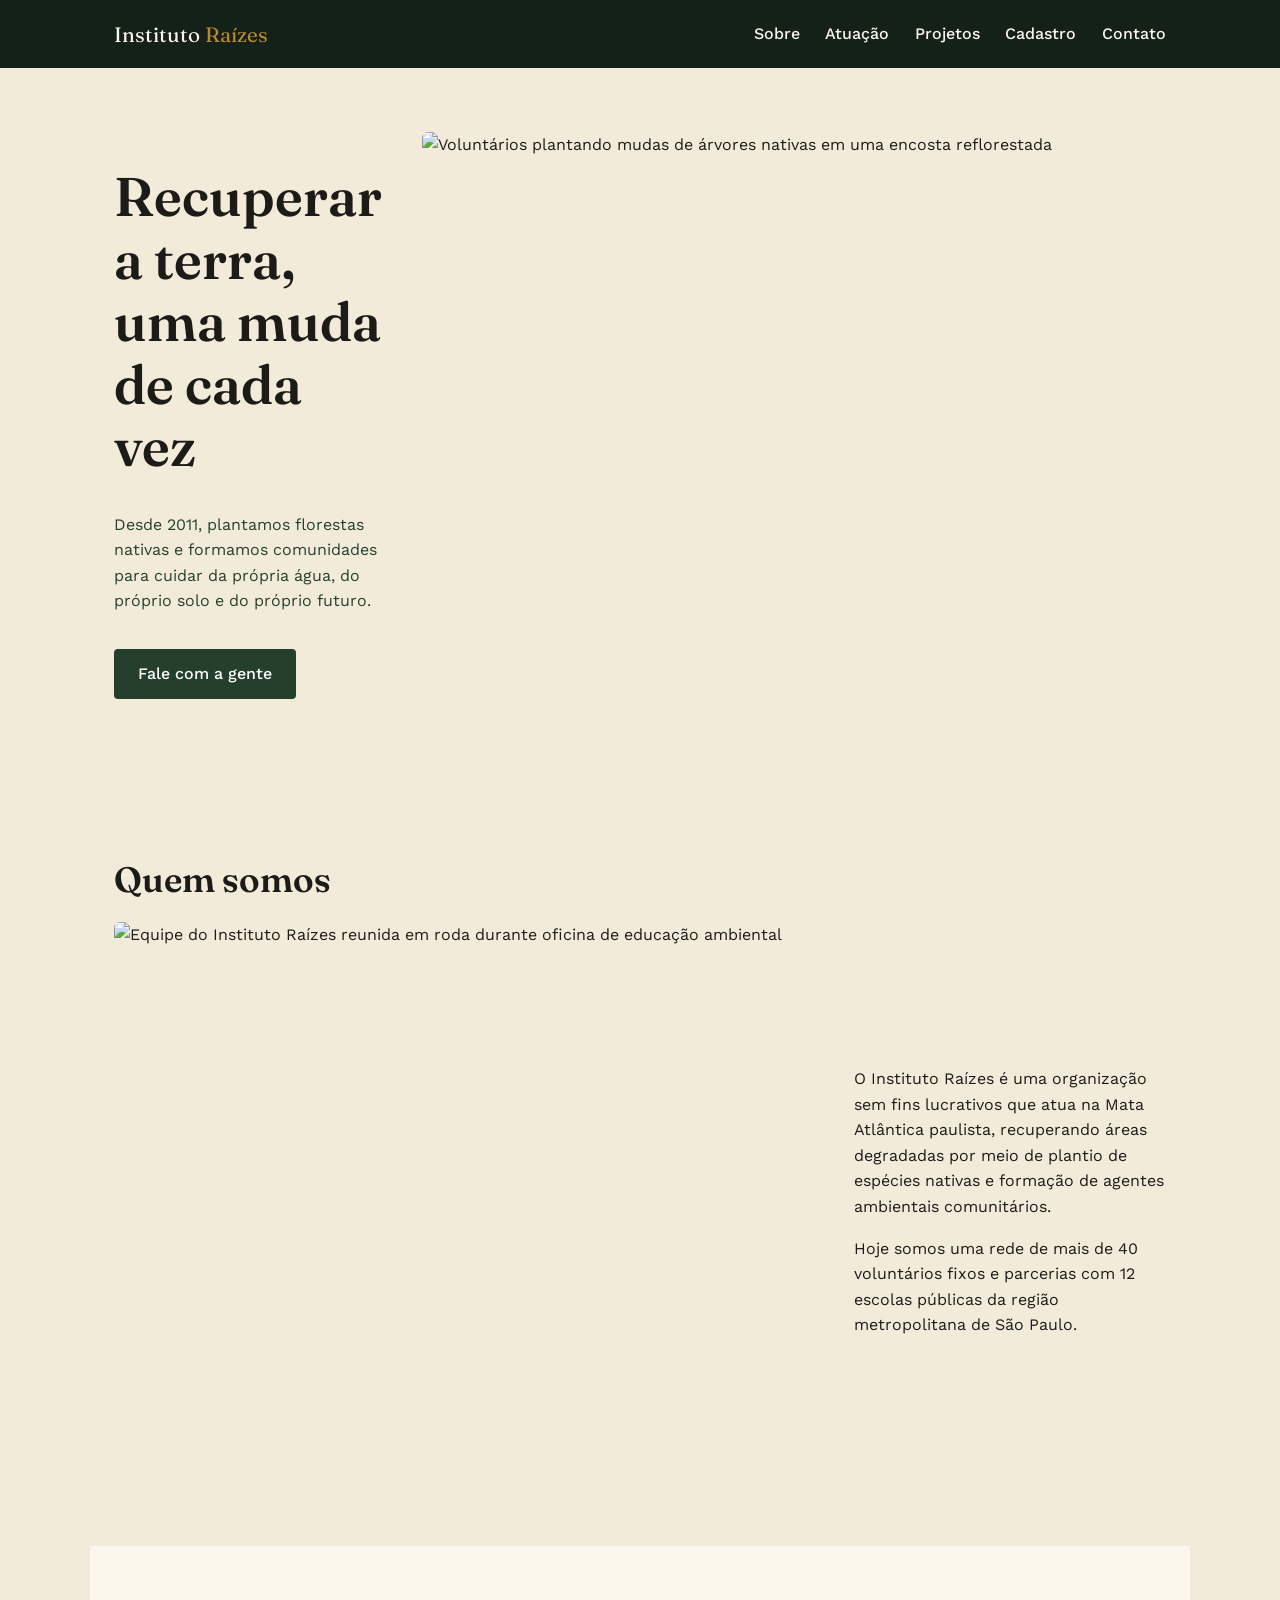
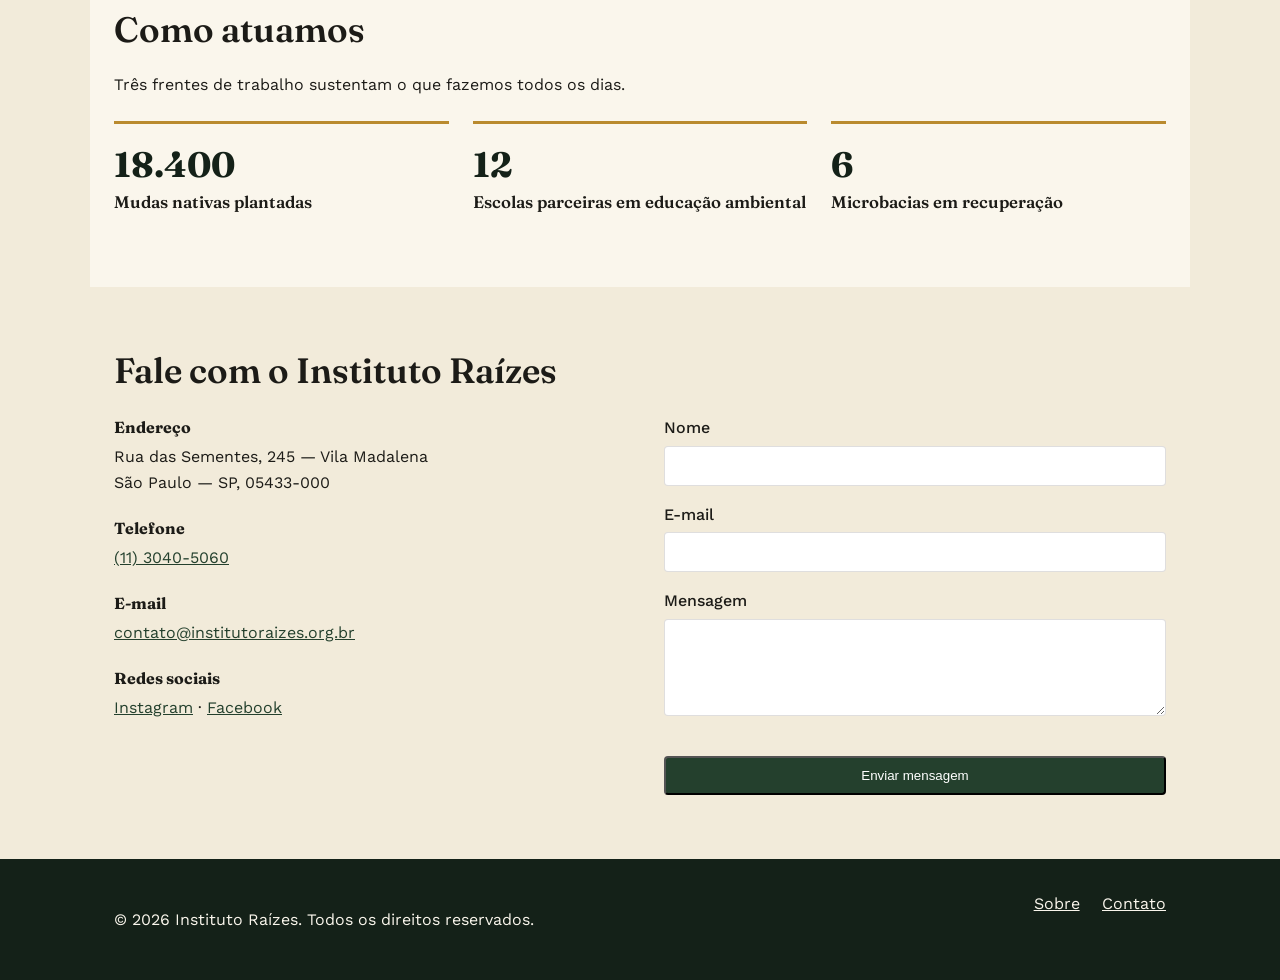
==== public/index.html @ a31cf1d0 "Commit Project" ====
<!DOCTYPE html>
<html lang="pt-BR">
<head>
<meta charset="UTF-8">
<meta name="viewport" content="width=device-width, initial-scale=1.0">
<title>Instituto Raízes — Reflorestamento e educação ambiental</title>
<meta name="description" content="Instituto Raízes: ONG de reflorestamento e educação ambiental em São Paulo. Conheça nosso trabalho e fale com a gente.">
<link rel="preconnect" href="https://fonts.googleapis.com">
<link rel="preconnect" href="https://fonts.gstatic.com" crossorigin>
<link href="https://fonts.googleapis.com/css2?family=Fraunces:opsz,wght@9..144,500;9..144,600;9..144,700&family=Work+Sans:wght@400;500;600&display=swap" rel="stylesheet">
<style>
  :root {
    --forest-950: #142118;
    --forest-700: #24402D;
    --moss-500: #5C8256;
    --sand-100: #F2EBDA;
    --sand-050: #FAF6EC;
    --gold-600: #B98A2E;
    --ink-900: #1C1B17;
    --line: rgba(28, 27, 23, 0.14);
  }

  * { box-sizing: border-box; }

  html { scroll-behavior: smooth; }

  body {
    margin: 0;
    background: var(--sand-100);
    color: var(--ink-900);
    font-family: "Work Sans", sans-serif;
    line-height: 1.6;
  }

  h1, h2, h3 {
    font-family: "Fraunces", serif;
    font-weight: 600;
    line-height: 1.15;
    margin: 0 0 0.6em;
  }

  h1 { font-size: clamp(2.2rem, 5vw, 3.4rem); }
  h2 { font-size: clamp(1.6rem, 3.2vw, 2.2rem); }
  h3 { font-size: 1.05rem; }

  p { max-width: 62ch; }

  img { max-width: 100%; height: auto; display: block; border-radius: 6px; }

  a { color: var(--forest-700); }
  a:focus-visible, button:focus-visible, input:focus-visible, textarea:focus-visible {
    outline: 3px solid var(--gold-600);
    outline-offset: 2px;
  }

  .skip-link {
    position: absolute;
    left: -999px;
    top: 0;
    background: var(--gold-600);
    color: #fff;
    padding: 0.6em 1em;
    z-index: 100;
  }
  .skip-link:focus { left: 0.5em; top: 0.5em; }

  header {
    background: var(--forest-950);
    color: var(--sand-050);
  }
  .header-inner {
    max-width: 1100px;
    margin: 0 auto;
    padding: 1.1em 1.5em;
    display: flex;
    justify-content: space-between;
    align-items: center;
    gap: 1em;
    flex-wrap: wrap;
  }
  .brand { font-family: "Fraunces", serif; font-size: 1.3rem; margin: 0; }
  .brand span { color: var(--gold-600); }

  nav ul {
    list-style: none;
    display: flex;
    gap: 1.6em;
    margin: 0;
    padding: 0;
  }
  header nav a {
    color: var(--sand-050);
    text-decoration: none;
    font-weight: 500;
  }
  header nav a:hover { color: var(--gold-600); }

  section {
    max-width: 1100px;
    margin: 0 auto;
    padding: 4em 1.5em;
  }

  .hero {
    display: grid;
    grid-template-columns: 1.1fr 1fr;
    gap: 2.5em;
    align-items: center;
  }
  .hero p { color: var(--forest-700); }
  .botao {
    display: inline-block;
    margin-top: 1.2em;
    padding: 0.75em 1.5em;
    background: var(--forest-700);
    color: #fff;
    text-decoration: none;
    border-radius: 4px;
    font-weight: 500;
  }
  .botao:hover { background: var(--forest-950); }

  .sobre-grade {
    display: grid;
    grid-template-columns: 0.9fr 1.1fr;
    gap: 2.5em;
    align-items: center;
  }

  #atuacao { background: var(--sand-050); }
  .numeros {
    display: grid;
    grid-template-columns: repeat(3, 1fr);
    gap: 1.5em;
    margin-top: 1.5em;
  }
  .numeros article {
    border-top: 3px solid var(--gold-600);
    padding-top: 0.8em;
  }
  .numero {
    font-family: "Fraunces", serif;
    font-size: 2.2rem;
    font-weight: 700;
    color: var(--forest-950);
    margin: 0;
  }

  .contato-grade {
    display: grid;
    grid-template-columns: 1fr 1fr;
    gap: 3em;
    margin-top: 1.5em;
  }
  address { font-style: normal; }
  address p { margin: 0 0 1.3em; }
  address strong { display: block; margin-bottom: 0.2em; font-family: "Fraunces", serif; }

  form { display: grid; gap: 1em; }
  label { font-weight: 500; display: block; margin-bottom: 0.3em; }
  input, textarea {
    width: 100%;
    padding: 0.6em 0.7em;
    border: 1px solid var(--line);
    border-radius: 4px;
    font-family: inherit;
    font-size: 1rem;
  }

  footer {
    background: var(--forest-950);
    color: var(--sand-050);
  }
  .footer-inner {
    max-width: 1100px;
    margin: 0 auto;
    padding: 2em 1.5em;
    display: flex;
    justify-content: space-between;
    flex-wrap: wrap;
    gap: 1em;
  }
  footer a { color: var(--sand-050); }
  footer nav ul { list-style: none; display: flex; gap: 1.4em; margin: 0; padding: 0; }

  @media (max-width: 760px) {
    .hero, .sobre-grade, .contato-grade { grid-template-columns: 1fr; }
    .numeros { grid-template-columns: 1fr; }
  }

  @media (prefers-reduced-motion: reduce) {
    html { scroll-behavior: auto; }
  }
</style>
</head>
<body>

<a class="skip-link" href="#conteudo-principal">Pular para o conteúdo principal</a>

<header>
  <div class="header-inner">
    <p class="brand">Instituto <span>Raízes</span></p>
    <nav aria-label="Navegação principal">
      <ul>
        <li><a href="#sobre">Sobre</a></li>
        <li><a href="#atuacao">Atuação</a></li>
        <li><a href="projetos.html">Projetos</a></li>
        <li><a href="cadastro.html">Cadastro</a></li>
        <li><a href="#contato">Contato</a></li>
      </ul>
    </nav>
  </div>
</header>

<main id="conteudo-principal">

  <section class="hero" aria-labelledby="hero-titulo">
    <div class="hero-texto">
      <h1 id="hero-titulo">Recuperar a terra, uma muda de cada vez</h1>
      <p>Desde 2011, plantamos florestas nativas e formamos comunidades para cuidar da própria água, do próprio solo e do próprio futuro.</p>
      <a class="botao" href="#contato">Fale com a gente</a>
    </div>
    <img
      src="https://picsum.photos/seed/raizes-plantio/800/600"
      alt="Voluntários plantando mudas de árvores nativas em uma encosta reflorestada"
      width="800" height="600" loading="eager">
  </section>

  <section id="sobre" aria-labelledby="sobre-titulo">
    <h2 id="sobre-titulo">Quem somos</h2>
    <div class="sobre-grade">
      <img
        src="https://picsum.photos/seed/raizes-equipe/700/560"
        alt="Equipe do Instituto Raízes reunida em roda durante oficina de educação ambiental"
        width="700" height="560" loading="lazy">
      <div class="sobre-texto">
        <p>O Instituto Raízes é uma organização sem fins lucrativos que atua na Mata Atlântica paulista, recuperando áreas degradadas por meio de plantio de espécies nativas e formação de agentes ambientais comunitários.</p>
        <p>Hoje somos uma rede de mais de 40 voluntários fixos e parcerias com 12 escolas públicas da região metropolitana de São Paulo.</p>
      </div>
    </div>
  </section>

  <section id="atuacao" aria-labelledby="atuacao-titulo">
    <h2 id="atuacao-titulo">Como atuamos</h2>
    <p>Três frentes de trabalho sustentam o que fazemos todos os dias.</p>
    <div class="numeros">
      <article>
        <p class="numero">18.400</p>
        <h3>Mudas nativas plantadas</h3>
      </article>
      <article>
        <p class="numero">12</p>
        <h3>Escolas parceiras em educação ambiental</h3>
      </article>
      <article>
        <p class="numero">6</p>
        <h3>Microbacias em recuperação</h3>
      </article>
    </div>
  </section>

  <section id="contato" aria-labelledby="contato-titulo">
    <h2 id="contato-titulo">Fale com o Instituto Raízes</h2>
    <div class="contato-grade">
      <address>
        <p>
          <strong>Endereço</strong>
          Rua das Sementes, 245 — Vila Madalena<br>
          São Paulo — SP, 05433-000
        </p>
        <p>
          <strong>Telefone</strong>
          <a href="tel:+551130405060">(11) 3040-5060</a>
        </p>
        <p>
          <strong>E-mail</strong>
          <a href="mailto:contato@institutoraizes.org.br">contato@institutoraizes.org.br</a>
        </p>
        <p>
          <strong>Redes sociais</strong>
          <a href="https://instagram.com/institutoraizes">Instagram</a> ·
          <a href="https://facebook.com/institutoraizes">Facebook</a>
        </p>
      </address>

      <form aria-label="Formulário de contato">
        <div>
          <label for="nome">Nome</label>
          <input type="text" id="nome" name="nome" required>
        </div>
        <div>
          <label for="email">E-mail</label>
          <input type="email" id="email" name="email" required>
        </div>
        <div>
          <label for="mensagem">Mensagem</label>
          <textarea id="mensagem" name="mensagem" rows="4" required></textarea>
        </div>
        <button type="submit" class="botao">Enviar mensagem</button>
      </form>
    </div>
  </section>

</main>

<footer>
  <div class="footer-inner">
    <p>&copy; 2026 Instituto Raízes. Todos os direitos reservados.</p>
    <nav aria-label="Links secundários do rodapé">
      <ul>
        <li><a href="#sobre">Sobre</a></li>
        <li><a href="#contato">Contato</a></li>
      </ul>
    </nav>
  </div>
</footer>

</body>
</html>
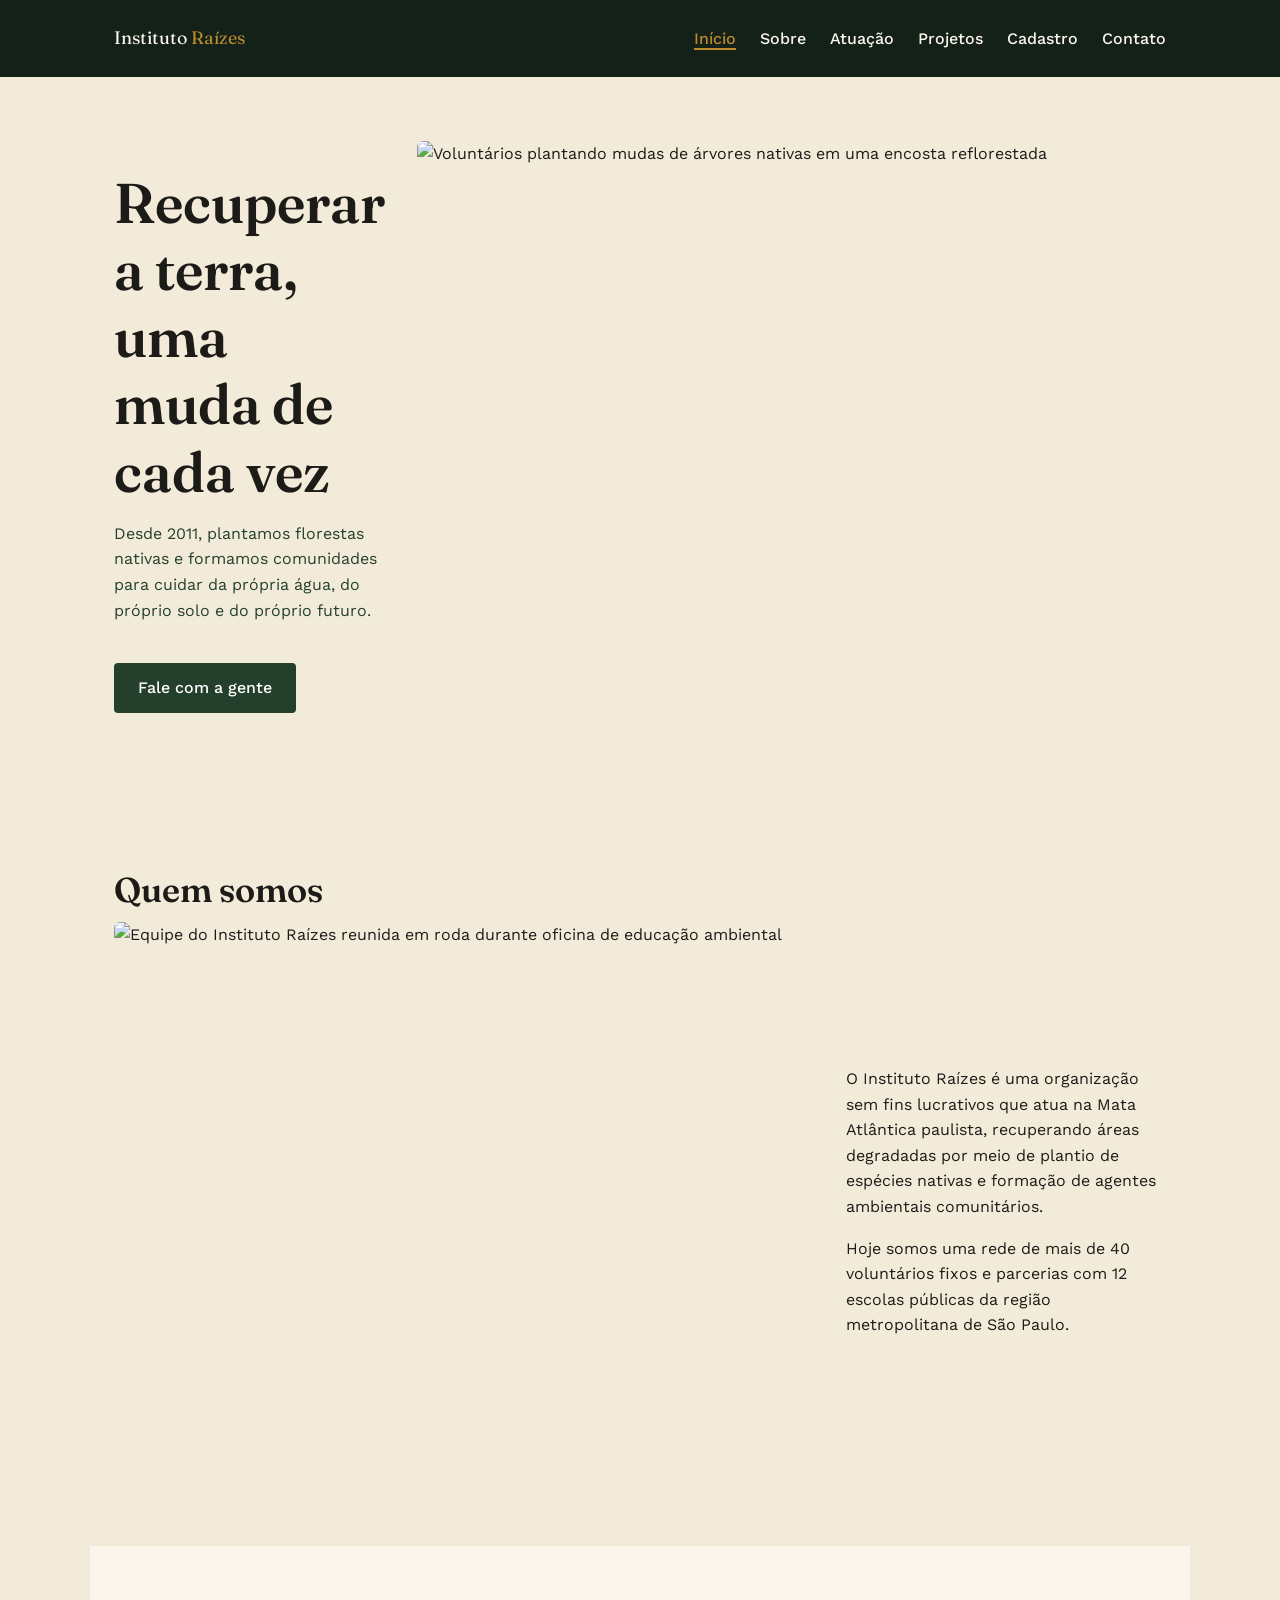
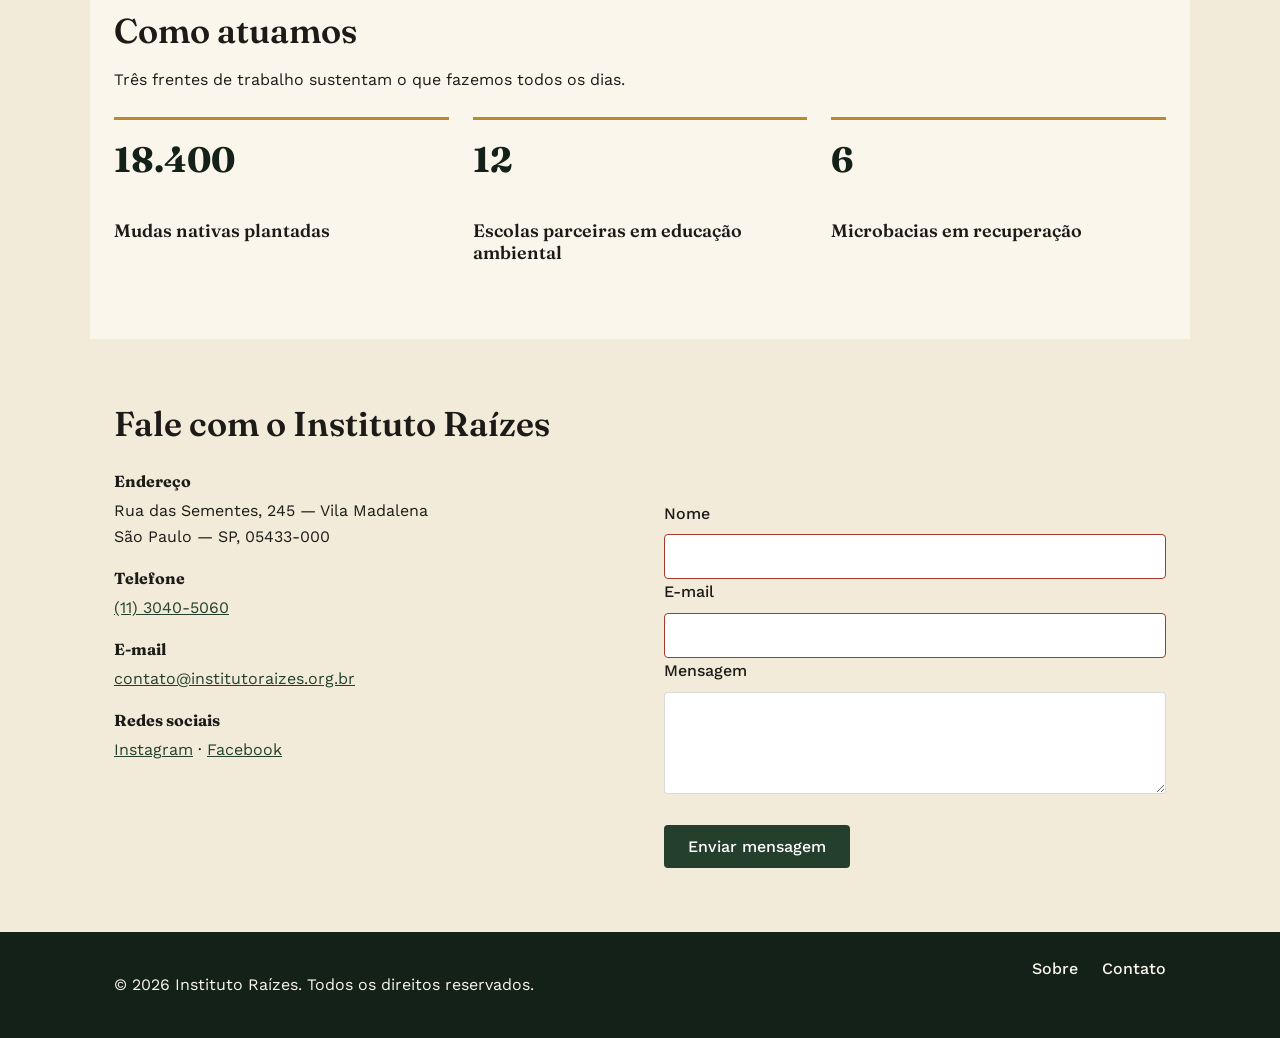
==== commit f41a53e1: "Style moved from HTML to CSS" ====
--- a/public/index.html
+++ b/public/index.html
@@ -8,190 +8,7 @@
 <link rel="preconnect" href="https://fonts.googleapis.com">
 <link rel="preconnect" href="https://fonts.gstatic.com" crossorigin>
 <link href="https://fonts.googleapis.com/css2?family=Fraunces:opsz,wght@9..144,500;9..144,600;9..144,700&family=Work+Sans:wght@400;500;600&display=swap" rel="stylesheet">
-<style>
-  :root {
-    --forest-950: #142118;
-    --forest-700: #24402D;
-    --moss-500: #5C8256;
-    --sand-100: #F2EBDA;
-    --sand-050: #FAF6EC;
-    --gold-600: #B98A2E;
-    --ink-900: #1C1B17;
-    --line: rgba(28, 27, 23, 0.14);
-  }
-
-  * { box-sizing: border-box; }
-
-  html { scroll-behavior: smooth; }
-
-  body {
-    margin: 0;
-    background: var(--sand-100);
-    color: var(--ink-900);
-    font-family: "Work Sans", sans-serif;
-    line-height: 1.6;
-  }
-
-  h1, h2, h3 {
-    font-family: "Fraunces", serif;
-    font-weight: 600;
-    line-height: 1.15;
-    margin: 0 0 0.6em;
-  }
-
-  h1 { font-size: clamp(2.2rem, 5vw, 3.4rem); }
-  h2 { font-size: clamp(1.6rem, 3.2vw, 2.2rem); }
-  h3 { font-size: 1.05rem; }
-
-  p { max-width: 62ch; }
-
-  img { max-width: 100%; height: auto; display: block; border-radius: 6px; }
-
-  a { color: var(--forest-700); }
-  a:focus-visible, button:focus-visible, input:focus-visible, textarea:focus-visible {
-    outline: 3px solid var(--gold-600);
-    outline-offset: 2px;
-  }
-
-  .skip-link {
-    position: absolute;
-    left: -999px;
-    top: 0;
-    background: var(--gold-600);
-    color: #fff;
-    padding: 0.6em 1em;
-    z-index: 100;
-  }
-  .skip-link:focus { left: 0.5em; top: 0.5em; }
-
-  header {
-    background: var(--forest-950);
-    color: var(--sand-050);
-  }
-  .header-inner {
-    max-width: 1100px;
-    margin: 0 auto;
-    padding: 1.1em 1.5em;
-    display: flex;
-    justify-content: space-between;
-    align-items: center;
-    gap: 1em;
-    flex-wrap: wrap;
-  }
-  .brand { font-family: "Fraunces", serif; font-size: 1.3rem; margin: 0; }
-  .brand span { color: var(--gold-600); }
-
-  nav ul {
-    list-style: none;
-    display: flex;
-    gap: 1.6em;
-    margin: 0;
-    padding: 0;
-  }
-  header nav a {
-    color: var(--sand-050);
-    text-decoration: none;
-    font-weight: 500;
-  }
-  header nav a:hover { color: var(--gold-600); }
-
-  section {
-    max-width: 1100px;
-    margin: 0 auto;
-    padding: 4em 1.5em;
-  }
-
-  .hero {
-    display: grid;
-    grid-template-columns: 1.1fr 1fr;
-    gap: 2.5em;
-    align-items: center;
-  }
-  .hero p { color: var(--forest-700); }
-  .botao {
-    display: inline-block;
-    margin-top: 1.2em;
-    padding: 0.75em 1.5em;
-    background: var(--forest-700);
-    color: #fff;
-    text-decoration: none;
-    border-radius: 4px;
-    font-weight: 500;
-  }
-  .botao:hover { background: var(--forest-950); }
-
-  .sobre-grade {
-    display: grid;
-    grid-template-columns: 0.9fr 1.1fr;
-    gap: 2.5em;
-    align-items: center;
-  }
-
-  #atuacao { background: var(--sand-050); }
-  .numeros {
-    display: grid;
-    grid-template-columns: repeat(3, 1fr);
-    gap: 1.5em;
-    margin-top: 1.5em;
-  }
-  .numeros article {
-    border-top: 3px solid var(--gold-600);
-    padding-top: 0.8em;
-  }
-  .numero {
-    font-family: "Fraunces", serif;
-    font-size: 2.2rem;
-    font-weight: 700;
-    color: var(--forest-950);
-    margin: 0;
-  }
-
-  .contato-grade {
-    display: grid;
-    grid-template-columns: 1fr 1fr;
-    gap: 3em;
-    margin-top: 1.5em;
-  }
-  address { font-style: normal; }
-  address p { margin: 0 0 1.3em; }
-  address strong { display: block; margin-bottom: 0.2em; font-family: "Fraunces", serif; }
-
-  form { display: grid; gap: 1em; }
-  label { font-weight: 500; display: block; margin-bottom: 0.3em; }
-  input, textarea {
-    width: 100%;
-    padding: 0.6em 0.7em;
-    border: 1px solid var(--line);
-    border-radius: 4px;
-    font-family: inherit;
-    font-size: 1rem;
-  }
-
-  footer {
-    background: var(--forest-950);
-    color: var(--sand-050);
-  }
-  .footer-inner {
-    max-width: 1100px;
-    margin: 0 auto;
-    padding: 2em 1.5em;
-    display: flex;
-    justify-content: space-between;
-    flex-wrap: wrap;
-    gap: 1em;
-  }
-  footer a { color: var(--sand-050); }
-  footer nav ul { list-style: none; display: flex; gap: 1.4em; margin: 0; padding: 0; }
-
-  @media (max-width: 760px) {
-    .hero, .sobre-grade, .contato-grade { grid-template-columns: 1fr; }
-    .numeros { grid-template-columns: 1fr; }
-  }
-
-  @media (prefers-reduced-motion: reduce) {
-    html { scroll-behavior: auto; }
-  }
-</style>
+<link rel="stylesheet" href="css/style.css">
 </head>
 <body>
 
@@ -202,6 +19,7 @@
     <p class="brand">Instituto <span>Raízes</span></p>
     <nav aria-label="Navegação principal">
       <ul>
+        <li><a href="index.html" aria-current="page">Início</a></li>
         <li><a href="#sobre">Sobre</a></li>
         <li><a href="#atuacao">Atuação</a></li>
         <li><a href="projetos.html">Projetos</a></li>
--- a/public/css/style.css
+++ b/public/css/style.css
@@ -0,0 +1,318 @@
+/* ==========================================================================
+   DESIGN SYSTEM — Instituto Raízes
+   Arquivo único de estilos, compartilhado por index.html, projetos.html
+   e cadastro.html. Organizado em: 1) tokens, 2) reset, 3) tipografia,
+   4) layout, 5) componentes, 6) responsividade.
+   ========================================================================== */
+
+/* --------------------------------------------------------------------
+   1. DESIGN TOKENS
+   -------------------------------------------------------------------- */
+:root {
+
+  /* Cores primárias — identidade institucional (verde floresta) */
+  --color-primary-900: #142118; /* fundo de header/footer, texto de maior contraste */
+  --color-primary-700: #24402D; /* links, botões, texto de apoio */
+  --color-primary-500: #5C8256; /* acentos discretos, ícones */
+
+  /* Cores secundárias — ação, destaque, foco */
+  --color-secondary-600: #B98A2E; /* CTA, hover, foco, item ativo do menu */
+  --color-secondary-300: #E7C583; /* variação clara do dourado, uso pontual */
+
+  /* Cores semânticas — feedback do sistema */
+  --color-danger-600: #A23B2E;  /* estados inválidos (ex.: pattern/required não atendidos) */
+  --color-success-600: #3F7A4E; /* confirmações, ex.: envio de formulário concluído */
+
+  /* Cores neutras — texto, fundo, superfícies, bordas */
+  --color-neutral-000: #FFFFFF;               /* superfície de inputs e cards claros */
+  --color-neutral-050: #FAF6EC;               /* fundo de seções alternadas */
+  --color-neutral-100: #F2EBDA;               /* fundo geral da página */
+  --color-neutral-900: #1C1B17;               /* texto principal */
+  --color-line: rgba(28, 27, 23, 0.16);       /* bordas e divisores discretos */
+
+  /* Tipografia — famílias */
+  --font-display: "Fraunces", serif;   /* títulos e destaques */
+  --font-body: "Work Sans", sans-serif; /* texto corrido e formulários */
+
+  /* Tipografia — escala hierárquica (6 patamares) */
+  --text-display: clamp(2.25rem, 1.4rem + 3vw, 3.5rem); /* h1 / hero */
+  --text-h2:      clamp(1.5rem, 1.15rem + 1.5vw, 2.15rem);
+  --text-h3:      1.125rem;
+  --text-h4:      1rem;
+  --text-body:    1rem;
+  --text-small:   0.875rem; /* legendas, dicas de campo */
+
+  /* Tipografia — altura de linha */
+  --leading-tight:  1.2;
+  --leading-normal: 1.6;
+
+  /* Espaçamento — escala modular, base 4px (0.25rem) */
+  --space-1: 0.25rem; /*  4px — espaço mínimo entre elementos muito próximos   */
+  --space-2: 0.5rem;  /*  8px — espaçamento interno pequeno (ícone + rótulo)   */
+  --space-3: 0.75rem; /* 12px — espaçamento interno de inputs e botões        */
+  --space-4: 1rem;    /* 16px — espaçamento padrão entre campos               */
+  --space-5: 1.5rem;  /* 24px — espaçamento entre blocos dentro de uma seção  */
+  --space-6: 2rem;    /* 32px — espaçamento entre subseções                   */
+  --space-7: 3rem;    /* 48px — respiro de bloco maior (ex.: entre grades)    */
+  --space-8: 4rem;    /* 64px — respiro vertical entre seções da página       */
+
+  /* Forma e transição */
+  --radius-sm: 4px;
+  --radius-md: 6px;
+  --transition-base: 150ms ease;
+}
+
+/* --------------------------------------------------------------------
+   2. RESET BASE
+   -------------------------------------------------------------------- */
+* { box-sizing: border-box; }
+html { scroll-behavior: smooth; }
+
+body {
+  margin: 0;
+  background: var(--color-neutral-100);
+  color: var(--color-neutral-900);
+  font-family: var(--font-body);
+  font-size: var(--text-body);
+  line-height: var(--leading-normal);
+}
+
+img {
+  max-width: 100%;
+  height: auto;
+  display: block;
+  border-radius: var(--radius-md);
+}
+
+/* --------------------------------------------------------------------
+   3. TIPOGRAFIA
+   -------------------------------------------------------------------- */
+h1, h2, h3, h4, legend {
+  font-family: var(--font-display);
+  font-weight: 600;
+  line-height: var(--leading-tight);
+  margin: 0 0 var(--space-3);
+}
+h1 { font-size: var(--text-display); }
+h2 { font-size: var(--text-h2); margin-top: 0; }
+h3 { font-size: var(--text-h3); margin-top: var(--space-6); }
+h4 { font-size: var(--text-h4); }
+
+p { max-width: 65ch; }
+
+.dica {
+  display: block;
+  font-size: var(--text-small);
+  color: var(--color-primary-700);
+  margin-top: var(--space-1);
+}
+
+a { color: var(--color-primary-700); }
+a:focus-visible, button:focus-visible, input:focus-visible,
+select:focus-visible, textarea:focus-visible, summary:focus-visible {
+  outline: 3px solid var(--color-secondary-600);
+  outline-offset: 2px;
+}
+
+/* --------------------------------------------------------------------
+   4. LAYOUT — cabeçalho, navegação, seções, rodapé
+   -------------------------------------------------------------------- */
+.skip-link {
+  position: absolute;
+  left: -999px;
+  top: 0;
+  background: var(--color-secondary-600);
+  color: var(--color-neutral-000);
+  padding: var(--space-3) var(--space-4);
+  z-index: 100;
+}
+.skip-link:focus { left: var(--space-2); top: var(--space-2); }
+
+header, footer {
+  background: var(--color-primary-900);
+  color: var(--color-neutral-050);
+}
+.header-inner, .footer-inner {
+  max-width: 1100px;
+  margin: 0 auto;
+  padding: var(--space-5);
+  display: flex;
+  justify-content: space-between;
+  align-items: center;
+  gap: var(--space-4);
+  flex-wrap: wrap;
+}
+.footer-inner { align-items: flex-start; }
+
+.brand { font-family: var(--font-display); font-size: var(--text-h3); margin: 0; }
+.brand span { color: var(--color-secondary-600); }
+
+nav ul { list-style: none; display: flex; gap: var(--space-5); margin: 0; padding: 0; }
+header nav a, footer nav a {
+  color: var(--color-neutral-050);
+  text-decoration: none;
+  font-weight: 500;
+}
+header nav a:hover { color: var(--color-secondary-600); }
+header nav a[aria-current="page"] {
+  color: var(--color-secondary-600);
+  border-bottom: 2px solid var(--color-secondary-600);
+}
+
+section {
+  max-width: 1100px;
+  margin: 0 auto;
+  padding: var(--space-8) var(--space-5);
+}
+
+/* Contêiner estreito, usado no cadastro.html (leitura de formulário longo) */
+.pagina-formulario {
+  max-width: 760px;
+  margin: 0 auto;
+  padding: var(--space-7) var(--space-5) var(--space-8);
+}
+
+/* --------------------------------------------------------------------
+   5. COMPONENTES
+   -------------------------------------------------------------------- */
+
+/* Botão de ação */
+.botao {
+  display: inline-block;
+  margin-top: var(--space-5);
+  padding: var(--space-3) var(--space-5);
+  background: var(--color-primary-700);
+  color: var(--color-neutral-000);
+  border: none;
+  text-decoration: none;
+  border-radius: var(--radius-sm);
+  font-family: var(--font-body);
+  font-size: var(--text-body);
+  font-weight: 500;
+  cursor: pointer;
+  transition: background var(--transition-base);
+}
+.botao:hover { background: var(--color-primary-900); }
+
+/* Hero (index.html / projetos.html) */
+.hero {
+  display: grid;
+  grid-template-columns: 1.1fr 1fr;
+  gap: var(--space-6);
+  align-items: center;
+}
+.hero p, .hero-projetos p { color: var(--color-primary-700); }
+
+/* Seções com fundo alternado */
+#atuacao, #frentes, #doacoes { background: var(--color-neutral-050); }
+
+/* Grades de conteúdo (sobre, frentes, vagas, doações) */
+.sobre-grade {
+  display: grid;
+  grid-template-columns: 0.9fr 1.1fr;
+  gap: var(--space-6);
+  align-items: center;
+}
+.frentes-grade, .vagas-grade, .doacoes-grade {
+  display: grid;
+  grid-template-columns: repeat(3, 1fr);
+  gap: var(--space-5);
+  margin-top: var(--space-5);
+}
+.vagas-grade article, .doacoes-grade article {
+  background: var(--color-neutral-050);
+  border-top: 3px solid var(--color-secondary-600);
+  padding: var(--space-5);
+  border-radius: var(--radius-sm);
+}
+#doacoes .doacoes-grade article { background: var(--color-neutral-000); }
+
+/* Números de impacto */
+.numeros {
+  display: grid;
+  grid-template-columns: repeat(3, 1fr);
+  gap: var(--space-5);
+  margin-top: var(--space-5);
+}
+.numeros article { border-top: 3px solid var(--color-secondary-600); padding-top: var(--space-3); }
+.numero {
+  font-family: var(--font-display);
+  font-size: 2.2rem;
+  font-weight: 700;
+  color: var(--color-primary-900);
+  margin: 0;
+}
+
+/* Contato / endereço */
+address { font-style: normal; }
+address p { margin: 0 0 var(--space-4); }
+address strong { display: block; margin-bottom: var(--space-1); font-family: var(--font-display); }
+.contato-grade {
+  display: grid;
+  grid-template-columns: 1fr 1fr;
+  gap: var(--space-7);
+  margin-top: var(--space-5);
+}
+
+/* Listas ordenadas e FAQ */
+ol.passos { padding-left: var(--space-5); margin-top: var(--space-4); }
+ol.passos li { margin-bottom: var(--space-2); max-width: 60ch; }
+
+details { border-bottom: 1px solid var(--color-line); padding: var(--space-3) 0; }
+details summary { cursor: pointer; font-weight: 500; font-family: var(--font-display); }
+details p { margin: var(--space-2) 0 0; color: var(--color-primary-700); }
+
+/* Tabela de transparência */
+table { width: 100%; border-collapse: collapse; margin-top: var(--space-4); background: var(--color-neutral-000); }
+caption { text-align: left; font-weight: 500; margin-bottom: var(--space-2); color: var(--color-primary-700); }
+th, td { text-align: left; padding: var(--space-3) var(--space-4); border-bottom: 1px solid var(--color-line); }
+th { font-family: var(--font-display); font-weight: 600; }
+
+/* Formulários (contato e cadastro) */
+form { margin-top: var(--space-6); }
+
+fieldset {
+  border: 1px solid var(--color-line);
+  border-radius: var(--radius-md);
+  padding: var(--space-5) var(--space-6) var(--space-6);
+  margin: 0 0 var(--space-6);
+}
+legend { padding: 0 var(--space-2); font-size: var(--text-h3); margin: 0; }
+
+.campo { margin-bottom: var(--space-5); }
+.campo:last-child { margin-bottom: 0; }
+.linha { display: grid; grid-template-columns: 1fr 1fr; gap: var(--space-4); }
+
+label { display: block; font-weight: 500; margin-bottom: var(--space-2); }
+
+input[type="text"], input[type="email"], input[type="tel"],
+input[type="date"], select, textarea {
+  width: 100%;
+  padding: var(--space-3);
+  border: 1px solid var(--color-line);
+  border-radius: var(--radius-sm);
+  font-family: inherit;
+  font-size: var(--text-body);
+  background: var(--color-neutral-000);
+}
+
+/* Realce visual de campo inválido, reforçando a validação nativa (pattern/required) */
+input:invalid:not(:placeholder-shown) { border-color: var(--color-danger-600); }
+
+.opcao { display: flex; align-items: flex-start; gap: var(--space-3); margin-bottom: var(--space-3); }
+.opcao input { margin-top: var(--space-1); }
+.opcao label { font-weight: 400; margin-bottom: 0; }
+
+/* --------------------------------------------------------------------
+   6. RESPONSIVIDADE E PREFERÊNCIAS
+   -------------------------------------------------------------------- */
+@media (max-width: 760px) {
+  .hero, .sobre-grade, .contato-grade { grid-template-columns: 1fr; }
+  .frentes-grade, .vagas-grade, .doacoes-grade, .numeros { grid-template-columns: 1fr; }
+}
+@media (max-width: 560px) {
+  .linha { grid-template-columns: 1fr; }
+}
+@media (prefers-reduced-motion: reduce) {
+  html { scroll-behavior: auto; }
+}
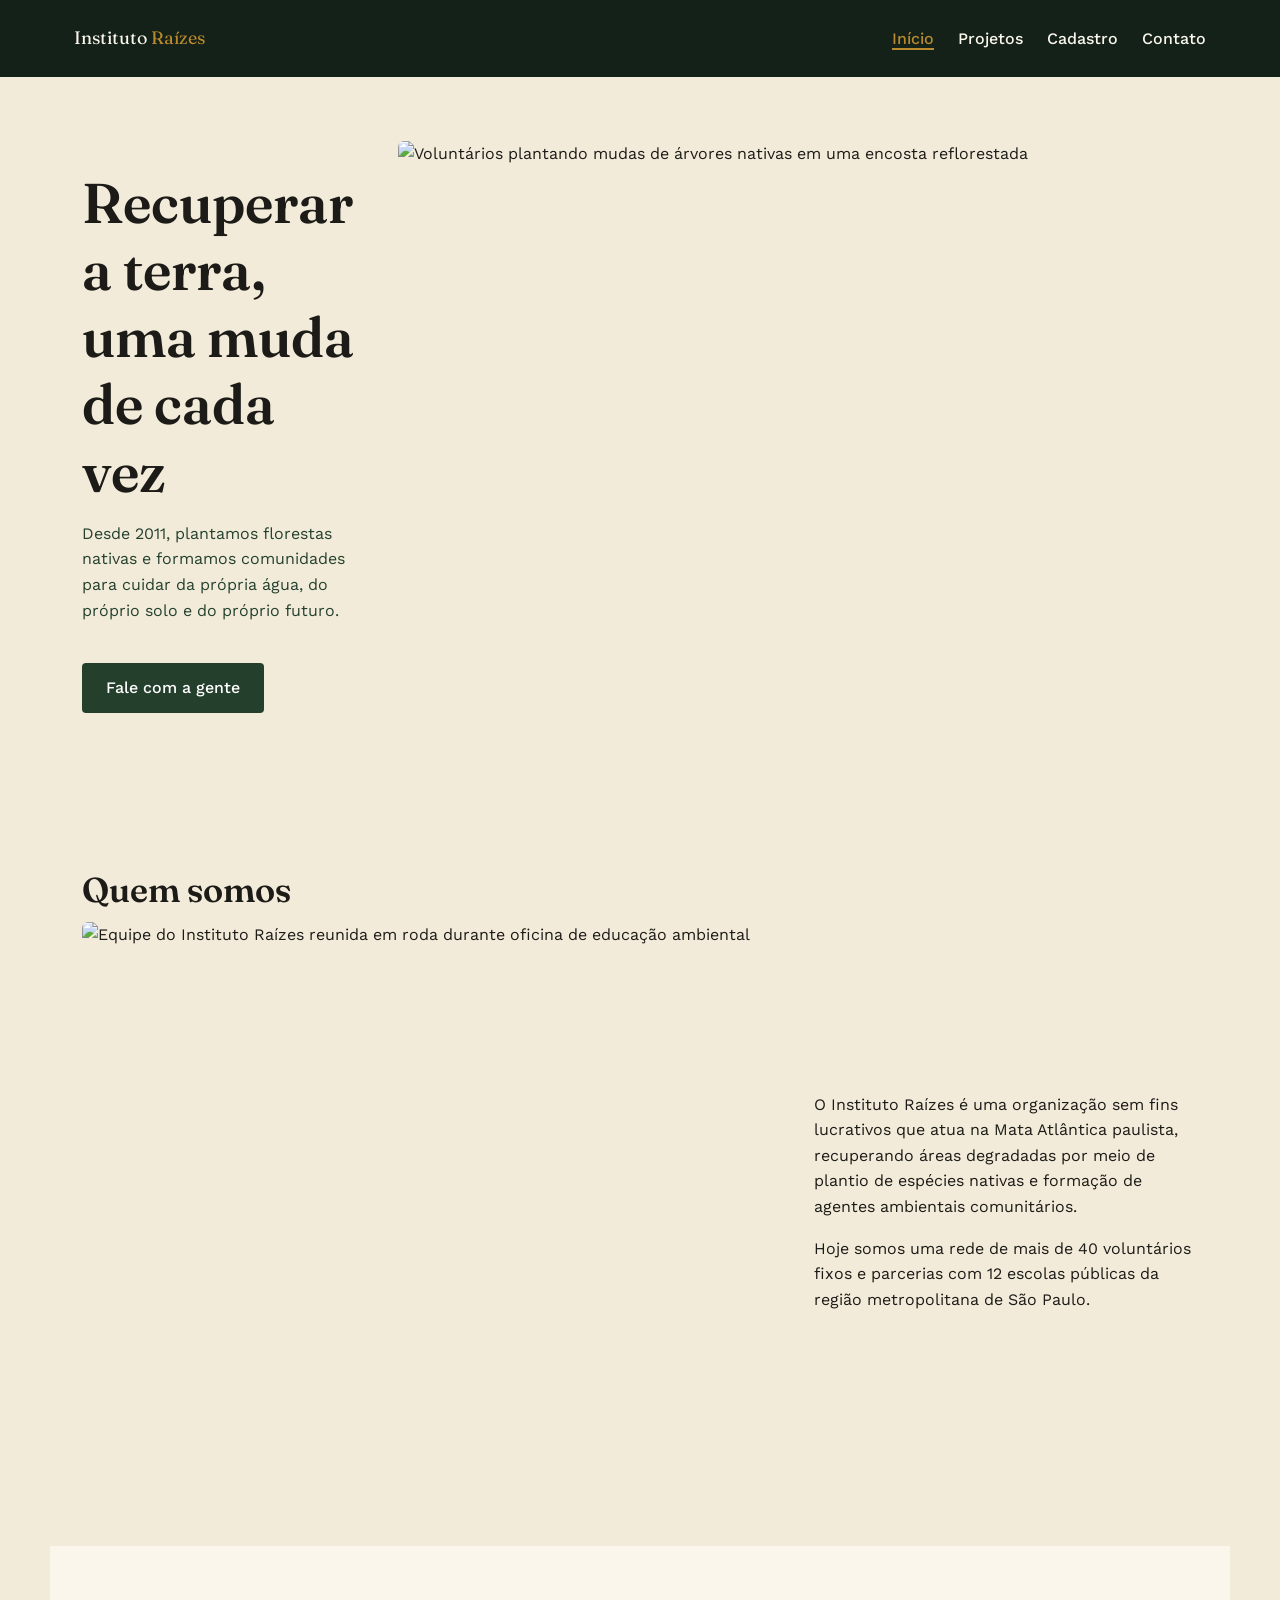
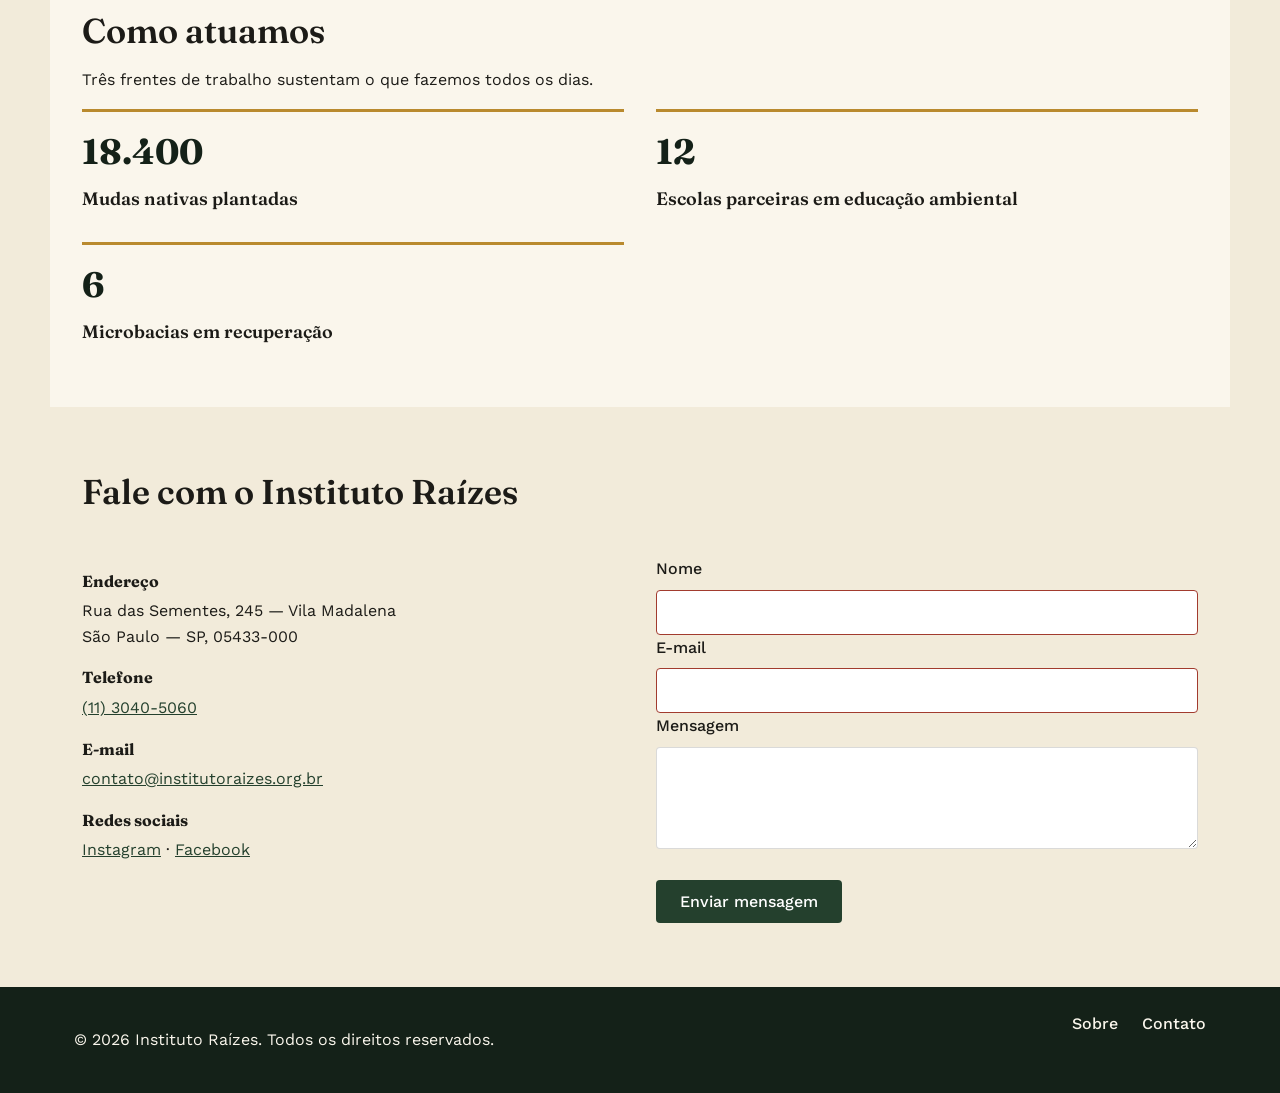
==== commit d5622245: "Update index and style.css" ====
--- a/public/index.html
+++ b/public/index.html
@@ -20,8 +20,6 @@
     <nav aria-label="Navegação principal">
       <ul>
         <li><a href="index.html" aria-current="page">Início</a></li>
-        <li><a href="#sobre">Sobre</a></li>
-        <li><a href="#atuacao">Atuação</a></li>
         <li><a href="projetos.html">Projetos</a></li>
         <li><a href="cadastro.html">Cadastro</a></li>
         <li><a href="#contato">Contato</a></li>
--- a/public/css/style.css
+++ b/public/css/style.css
@@ -1,8 +1,8 @@
 /* ==========================================================================
    DESIGN SYSTEM — Instituto Raízes
-   Arquivo único de estilos, compartilhado por index.html, projetos.html
-   e cadastro.html. Organizado em: 1) tokens, 2) reset, 3) tipografia,
-   4) layout, 5) componentes, 6) responsividade.
+   Compartilhado por index.html, projetos.html e cadastro.html.
+   Organização: 1) tokens, 2) reset, 3) tipografia, 4) layout,
+   5) grid macro de 12 colunas + componentes, 6) breakpoints responsivos.
    ========================================================================== */
 
 /* --------------------------------------------------------------------
@@ -11,56 +11,72 @@
 :root {
 
   /* Cores primárias — identidade institucional (verde floresta) */
-  --color-primary-900: #142118; /* fundo de header/footer, texto de maior contraste */
-  --color-primary-700: #24402D; /* links, botões, texto de apoio */
-  --color-primary-500: #5C8256; /* acentos discretos, ícones */
+  --color-primary-900: #142118;
+  --color-primary-700: #24402D;
+  --color-primary-500: #5C8256;
 
   /* Cores secundárias — ação, destaque, foco */
-  --color-secondary-600: #B98A2E; /* CTA, hover, foco, item ativo do menu */
-  --color-secondary-300: #E7C583; /* variação clara do dourado, uso pontual */
+  --color-secondary-600: #B98A2E;
+  --color-secondary-300: #E7C583;
 
   /* Cores semânticas — feedback do sistema */
-  --color-danger-600: #A23B2E;  /* estados inválidos (ex.: pattern/required não atendidos) */
-  --color-success-600: #3F7A4E; /* confirmações, ex.: envio de formulário concluído */
+  --color-danger-600: #A23B2E;
+  --color-success-600: #3F7A4E;
 
   /* Cores neutras — texto, fundo, superfícies, bordas */
-  --color-neutral-000: #FFFFFF;               /* superfície de inputs e cards claros */
-  --color-neutral-050: #FAF6EC;               /* fundo de seções alternadas */
-  --color-neutral-100: #F2EBDA;               /* fundo geral da página */
-  --color-neutral-900: #1C1B17;               /* texto principal */
-  --color-line: rgba(28, 27, 23, 0.16);       /* bordas e divisores discretos */
+  --color-neutral-000: #FFFFFF;
+  --color-neutral-050: #FAF6EC;
+  --color-neutral-100: #F2EBDA;
+  --color-neutral-900: #1C1B17;
+  --color-line: rgba(28, 27, 23, 0.16);
 
   /* Tipografia — famílias */
-  --font-display: "Fraunces", serif;   /* títulos e destaques */
-  --font-body: "Work Sans", sans-serif; /* texto corrido e formulários */
+  --font-display: "Fraunces", serif;
+  --font-body: "Work Sans", sans-serif;
 
   /* Tipografia — escala hierárquica (6 patamares) */
-  --text-display: clamp(2.25rem, 1.4rem + 3vw, 3.5rem); /* h1 / hero */
+  --text-display: clamp(2.25rem, 1.4rem + 3vw, 3.5rem);
   --text-h2:      clamp(1.5rem, 1.15rem + 1.5vw, 2.15rem);
   --text-h3:      1.125rem;
   --text-h4:      1rem;
   --text-body:    1rem;
-  --text-small:   0.875rem; /* legendas, dicas de campo */
-
-  /* Tipografia — altura de linha */
+  --text-small:   0.875rem;
+
   --leading-tight:  1.2;
   --leading-normal: 1.6;
 
-  /* Espaçamento — escala modular, base 4px (0.25rem) */
-  --space-1: 0.25rem; /*  4px — espaço mínimo entre elementos muito próximos   */
-  --space-2: 0.5rem;  /*  8px — espaçamento interno pequeno (ícone + rótulo)   */
-  --space-3: 0.75rem; /* 12px — espaçamento interno de inputs e botões        */
-  --space-4: 1rem;    /* 16px — espaçamento padrão entre campos               */
-  --space-5: 1.5rem;  /* 24px — espaçamento entre blocos dentro de uma seção  */
-  --space-6: 2rem;    /* 32px — espaçamento entre subseções                   */
-  --space-7: 3rem;    /* 48px — respiro de bloco maior (ex.: entre grades)    */
-  --space-8: 4rem;    /* 64px — respiro vertical entre seções da página       */
-
-  /* Forma e transição */
+  /* Espaçamento — escala modular, base 4px */
+  --space-1: 0.25rem;
+  --space-2: 0.5rem;
+  --space-3: 0.75rem;
+  --space-4: 1rem;
+  --space-5: 1.5rem;
+  --space-6: 2rem;
+  --space-7: 3rem;
+  --space-8: 4rem;
+
   --radius-sm: 4px;
   --radius-md: 6px;
   --transition-base: 150ms ease;
-}
+
+  /* Grid macro — 12 colunas (ver seção 5) */
+  --grid-columns: 12;
+  --grid-gap: var(--space-5);
+
+  /* Contêiner — largura útil do conteúdo (varia nos breakpoints, seção 6) */
+  --container-max: 1100px;
+}
+
+/*
+  BREAKPOINTS DO PROJETO (documentados aqui; CSS não permite var() dentro
+  de @media, por isso os valores em px são repetidos nas regras da seção 6):
+
+  1)  640px  — smartphones grandes / phablets
+  2)  768px  — tablets em retrato
+  3)  1024px — tablets em paisagem / notebooks
+  4)  1280px — desktops padrão
+  5)  1536px — desktops panorâmicos / telas ultrawide
+*/
 
 /* --------------------------------------------------------------------
    2. RESET BASE
@@ -133,7 +149,7 @@
   color: var(--color-neutral-050);
 }
 .header-inner, .footer-inner {
-  max-width: 1100px;
+  max-width: var(--container-max);
   margin: 0 auto;
   padding: var(--space-5);
   display: flex;
@@ -160,12 +176,11 @@
 }
 
 section {
-  max-width: 1100px;
+  max-width: var(--container-max);
   margin: 0 auto;
   padding: var(--space-8) var(--space-5);
 }
 
-/* Contêiner estreito, usado no cadastro.html (leitura de formulário longo) */
 .pagina-formulario {
   max-width: 760px;
   margin: 0 auto;
@@ -173,12 +188,169 @@
 }
 
 /* --------------------------------------------------------------------
-   5. COMPONENTES
-   -------------------------------------------------------------------- */
-
-/* Botão de ação */
+   5. GRID MACRO (12 colunas) + COMPONENTES
+   --------------------------------------------------------------------
+   Todo bloco de layout bidimensional da plataforma nasce do mesmo
+   sistema: 12 trilhas de largura igual (repeat(12, 1fr)). No mobile
+   (padrão, sem media query), cada item ocupa as 12 colunas — ou seja,
+   a página é lida em uma única coluna. A partir dos breakpoints da
+   seção 6, os itens passam a ocupar frações específicas dessas 12
+   colunas (5/7, 6/6, 4/4/4 etc.), o que dita as áreas macroscópicas
+   do layout em cada faixa de tela.
+   -------------------------------------------------------------------- */
+
+.hero, .sobre-grade, .contato-grade, .linha,
+.frentes-grade, .vagas-grade, .doacoes-grade, .numeros {
+  display: grid;
+  grid-template-columns: repeat(var(--grid-columns), 1fr);
+  gap: var(--grid-gap);
+  align-items: start;
+}
+
+/* Base mobile: cada item ocupa a largura total do grid (12/12) */
+.hero > *, .sobre-grade > *, .contato-grade > *, .linha > *,
+.frentes-grade > *, .vagas-grade > *, .doacoes-grade > *, .numeros > * {
+  grid-column: span 12;
+}
+
+.hero, .contato-grade { align-items: center; }
+.sobre-grade { align-items: center; }
+
+.hero p, .hero-projetos p { color: var(--color-primary-700); }
+
+#atuacao, #frentes, #doacoes { background: var(--color-neutral-050); }
+
+.vagas-grade article, .doacoes-grade article {
+  background: var(--color-neutral-050);
+  border-top: 3px solid var(--color-secondary-600);
+  padding: var(--space-5);
+  border-radius: var(--radius-sm);
+}
+#doacoes .doacoes-grade article { background: var(--color-neutral-000); }
+
+.numeros article { border-top: 3px solid var(--color-secondary-600); padding-top: var(--space-3); }
+.numero {
+  font-family: var(--font-display);
+  font-size: 2.2rem;
+  font-weight: 700;
+  color: var(--color-primary-900);
+  margin: 0;
+}
+
+address { font-style: normal; }
+address p { margin: 0 0 var(--space-4); }
+address strong { display: block; margin-bottom: var(--space-1); font-family: var(--font-display); }
+
+ol.passos { padding-left: var(--space-5); margin-top: var(--space-4); }
+ol.passos li { margin-bottom: var(--space-2); max-width: 60ch; }
+
+details { border-bottom: 1px solid var(--color-line); padding: var(--space-3) 0; }
+details summary { cursor: pointer; font-weight: 500; font-family: var(--font-display); }
+details p { margin: var(--space-2) 0 0; color: var(--color-primary-700); }
+
+/* --------------------------------------------------------------------
+   5b. FLEXBOX — alinhamento microscópico de componentes
+   --------------------------------------------------------------------
+   O Grid (seção 5) resolve ONDE cada bloco fica na página — a área
+   macroscópica. O Flexbox resolve COMO os elementos se alinham
+   dentro de cada bloco, em um único eixo (linha ou coluna): título,
+   texto, lista de detalhes e botão dentro de um cartão; logotipo e
+   navegação dentro do cabeçalho; ícone e rótulo dentro de uma opção
+   de formulário. Os contentores flex do projeto são:
+
+   1) .header-inner / .footer-inner — logotipo à esquerda, navegação
+      à direita, com quebra de linha automática quando o espaço não
+      é suficiente. Propriedades: display:flex; justify-content:
+      space-between; align-items:center; flex-wrap:wrap; gap.
+      (Declaração original na seção 4, mantida ali por contexto.)
+
+   2) nav ul — distribui os links de navegação em linha, com
+      espaçamento uniforme (gap) e quebra automática em telas
+      estreitas. Propriedades: display:flex; flex-wrap:wrap; gap.
+      (Declaração original na seção 4.)
+
+   3) .opcao — alinha o input (rádio/checkbox) com o texto do
+      rótulo pelo topo do eixo transversal, para que rótulos longos
+      que quebram em duas linhas não empurrem o input para o centro.
+      Propriedades: display:flex; align-items:flex-start; gap.
+      (Declaração original nesta seção, junto aos componentes de
+      formulário — ver adiante.)
+
+   4) .hero-texto — empilha título, parágrafo e botão do hero em
+      coluna, com espaçamento consistente via gap, eliminando a
+      dependência de margens individuais que colapsam de forma
+      imprevisível entre elementos de tipos diferentes.
+
+   5) Cartões de projeto/vaga/doação (.frentes-grade article,
+      .vagas-grade article, .doacoes-grade article) — o Grid já
+      garante que todos os cartões de uma mesma linha tenham a
+      MESMA altura (align-items:stretch é o padrão do Grid). O
+      Flexbox então organiza o conteúdo DENTRO de cada cartão já
+      esticado, mantendo título, texto e detalhes alinhados ao topo
+      mesmo quando o texto de um cartão vizinho é mais longo e
+      "excede o espaço original concebido".
+
+   6) .numeros article — empilha o número de impacto e sua legenda
+      em coluna, com espaçamento consistente e altura igual entre
+      os três cartões da linha (herdada do Grid).
+
+   7) .links-inline — distribui os links de redes sociais em linha,
+      com espaçamento uniforme via gap, no lugar de um separador de
+      texto "·" fixo — se um link for adicionado ou removido, o
+      espaçamento se ajusta sozinho.
+
+   8) .botao — mantém o rótulo do botão centralizado nos dois eixos
+      (principal e transversal), preparado para receber um ícone no
+      futuro sem quebrar o alinhamento.
+   -------------------------------------------------------------------- */
+
+.hero-texto {
+  display: flex;
+  flex-direction: column;
+  align-items: flex-start;
+  gap: var(--space-4);
+}
+
+.frentes-grade article, .vagas-grade article, .doacoes-grade article {
+  display: flex;
+  flex-direction: column;
+  gap: var(--space-3);
+  height: 100%;
+}
+
+.numeros article {
+  display: flex;
+  flex-direction: column;
+  gap: var(--space-2);
+  height: 100%;
+}
+
+.hero-texto > *,
+.frentes-grade article > *, .vagas-grade article > *, .doacoes-grade article > *,
+.numeros article > * {
+  margin: 0;
+}
+
+dl { margin: var(--space-3) 0 0; }
+dt { font-weight: 600; font-size: var(--text-small); color: var(--color-primary-700); margin-top: var(--space-2); }
+dd { margin: var(--space-1) 0 0; }
+
+.links-inline {
+  display: flex;
+  flex-wrap: wrap;
+  gap: var(--space-2) var(--space-4);
+}
+
+table { width: 100%; border-collapse: collapse; margin-top: var(--space-4); background: var(--color-neutral-000); }
+caption { text-align: left; font-weight: 500; margin-bottom: var(--space-2); color: var(--color-primary-700); }
+th, td { text-align: left; padding: var(--space-3) var(--space-4); border-bottom: 1px solid var(--color-line); }
+th { font-family: var(--font-display); font-weight: 600; }
+
 .botao {
-  display: inline-block;
+  display: inline-flex;
+  align-items: center;
+  justify-content: center;
+  gap: var(--space-2);
   margin-top: var(--space-5);
   padding: var(--space-3) var(--space-5);
   background: var(--color-primary-700);
@@ -194,81 +366,6 @@
 }
 .botao:hover { background: var(--color-primary-900); }
 
-/* Hero (index.html / projetos.html) */
-.hero {
-  display: grid;
-  grid-template-columns: 1.1fr 1fr;
-  gap: var(--space-6);
-  align-items: center;
-}
-.hero p, .hero-projetos p { color: var(--color-primary-700); }
-
-/* Seções com fundo alternado */
-#atuacao, #frentes, #doacoes { background: var(--color-neutral-050); }
-
-/* Grades de conteúdo (sobre, frentes, vagas, doações) */
-.sobre-grade {
-  display: grid;
-  grid-template-columns: 0.9fr 1.1fr;
-  gap: var(--space-6);
-  align-items: center;
-}
-.frentes-grade, .vagas-grade, .doacoes-grade {
-  display: grid;
-  grid-template-columns: repeat(3, 1fr);
-  gap: var(--space-5);
-  margin-top: var(--space-5);
-}
-.vagas-grade article, .doacoes-grade article {
-  background: var(--color-neutral-050);
-  border-top: 3px solid var(--color-secondary-600);
-  padding: var(--space-5);
-  border-radius: var(--radius-sm);
-}
-#doacoes .doacoes-grade article { background: var(--color-neutral-000); }
-
-/* Números de impacto */
-.numeros {
-  display: grid;
-  grid-template-columns: repeat(3, 1fr);
-  gap: var(--space-5);
-  margin-top: var(--space-5);
-}
-.numeros article { border-top: 3px solid var(--color-secondary-600); padding-top: var(--space-3); }
-.numero {
-  font-family: var(--font-display);
-  font-size: 2.2rem;
-  font-weight: 700;
-  color: var(--color-primary-900);
-  margin: 0;
-}
-
-/* Contato / endereço */
-address { font-style: normal; }
-address p { margin: 0 0 var(--space-4); }
-address strong { display: block; margin-bottom: var(--space-1); font-family: var(--font-display); }
-.contato-grade {
-  display: grid;
-  grid-template-columns: 1fr 1fr;
-  gap: var(--space-7);
-  margin-top: var(--space-5);
-}
-
-/* Listas ordenadas e FAQ */
-ol.passos { padding-left: var(--space-5); margin-top: var(--space-4); }
-ol.passos li { margin-bottom: var(--space-2); max-width: 60ch; }
-
-details { border-bottom: 1px solid var(--color-line); padding: var(--space-3) 0; }
-details summary { cursor: pointer; font-weight: 500; font-family: var(--font-display); }
-details p { margin: var(--space-2) 0 0; color: var(--color-primary-700); }
-
-/* Tabela de transparência */
-table { width: 100%; border-collapse: collapse; margin-top: var(--space-4); background: var(--color-neutral-000); }
-caption { text-align: left; font-weight: 500; margin-bottom: var(--space-2); color: var(--color-primary-700); }
-th, td { text-align: left; padding: var(--space-3) var(--space-4); border-bottom: 1px solid var(--color-line); }
-th { font-family: var(--font-display); font-weight: 600; }
-
-/* Formulários (contato e cadastro) */
 form { margin-top: var(--space-6); }
 
 fieldset {
@@ -281,7 +378,6 @@
 
 .campo { margin-bottom: var(--space-5); }
 .campo:last-child { margin-bottom: 0; }
-.linha { display: grid; grid-template-columns: 1fr 1fr; gap: var(--space-4); }
 
 label { display: block; font-weight: 500; margin-bottom: var(--space-2); }
 
@@ -295,8 +391,6 @@
   font-size: var(--text-body);
   background: var(--color-neutral-000);
 }
-
-/* Realce visual de campo inválido, reforçando a validação nativa (pattern/required) */
 input:invalid:not(:placeholder-shown) { border-color: var(--color-danger-600); }
 
 .opcao { display: flex; align-items: flex-start; gap: var(--space-3); margin-bottom: var(--space-3); }
@@ -304,15 +398,55 @@
 .opcao label { font-weight: 400; margin-bottom: 0; }
 
 /* --------------------------------------------------------------------
-   6. RESPONSIVIDADE E PREFERÊNCIAS
-   -------------------------------------------------------------------- */
-@media (max-width: 760px) {
-  .hero, .sobre-grade, .contato-grade { grid-template-columns: 1fr; }
-  .frentes-grade, .vagas-grade, .doacoes-grade, .numeros { grid-template-columns: 1fr; }
-}
-@media (max-width: 560px) {
-  .linha { grid-template-columns: 1fr; }
-}
+   6. BREAKPOINTS RESPONSIVOS (mobile-first, 5 cenários)
+   -------------------------------------------------------------------- */
+
+/* Breakpoint 1 — 640px: smartphones grandes / phablets.
+   Pares curtos (números de impacto, linhas de formulário) já
+   aproveitam a largura extra dividindo o grid em 2 colunas de 6/12. */
+@media (min-width: 640px) {
+  .numeros > *, .linha > * { grid-column: span 6; }
+}
+
+/* Breakpoint 2 — 768px: tablets em retrato.
+   Hero e "Quem somos" assumem composição assimétrica texto/imagem;
+   contato divide 6/6; grades de cards passam a 2 colunas (6/12). */
+@media (min-width: 768px) {
+  .hero > *:first-child        { grid-column: span 7; }
+  .hero > *:last-child         { grid-column: span 5; }
+  .sobre-grade > *:first-child { grid-column: span 5; }
+  .sobre-grade > *:last-child  { grid-column: span 7; }
+  .contato-grade > *           { grid-column: span 6; }
+  .frentes-grade > *, .vagas-grade > *, .doacoes-grade > * { grid-column: span 6; }
+}
+
+/* Breakpoint 3 — 1024px: tablets em paisagem / notebooks.
+   As grades de cards completam a divisão pensada para desktop:
+   3 colunas reais (4/12 cada). Aumenta o respiro interno das seções. */
+@media (min-width: 1024px) {
+  .frentes-grade > *, .vagas-grade > *, .doacoes-grade > * { grid-column: span 4; }
+  section { padding: var(--space-8) var(--space-6); }
+}
+
+/* Breakpoint 4 — 1280px: desktops padrão.
+   Aumenta o espaçamento entre colunas e a largura útil do contêiner
+   central, dando mais respiro entre os blocos de conteúdo. */
+@media (min-width: 1280px) {
+  :root { --container-max: 1180px; }
+  .hero, .sobre-grade, .contato-grade,
+  .frentes-grade, .vagas-grade, .doacoes-grade, .numeros {
+    gap: var(--space-6);
+  }
+}
+
+/* Breakpoint 5 — 1536px: desktops panorâmicos / telas ultrawide.
+   Trava a largura máxima do conteúdo (evita linhas de texto e grids
+   esticados demais) e amplia levemente a base tipográfica. */
+@media (min-width: 1536px) {
+  :root { --container-max: 1320px; }
+  body { font-size: 1.0625rem; }
+}
+
 @media (prefers-reduced-motion: reduce) {
   html { scroll-behavior: auto; }
 }
